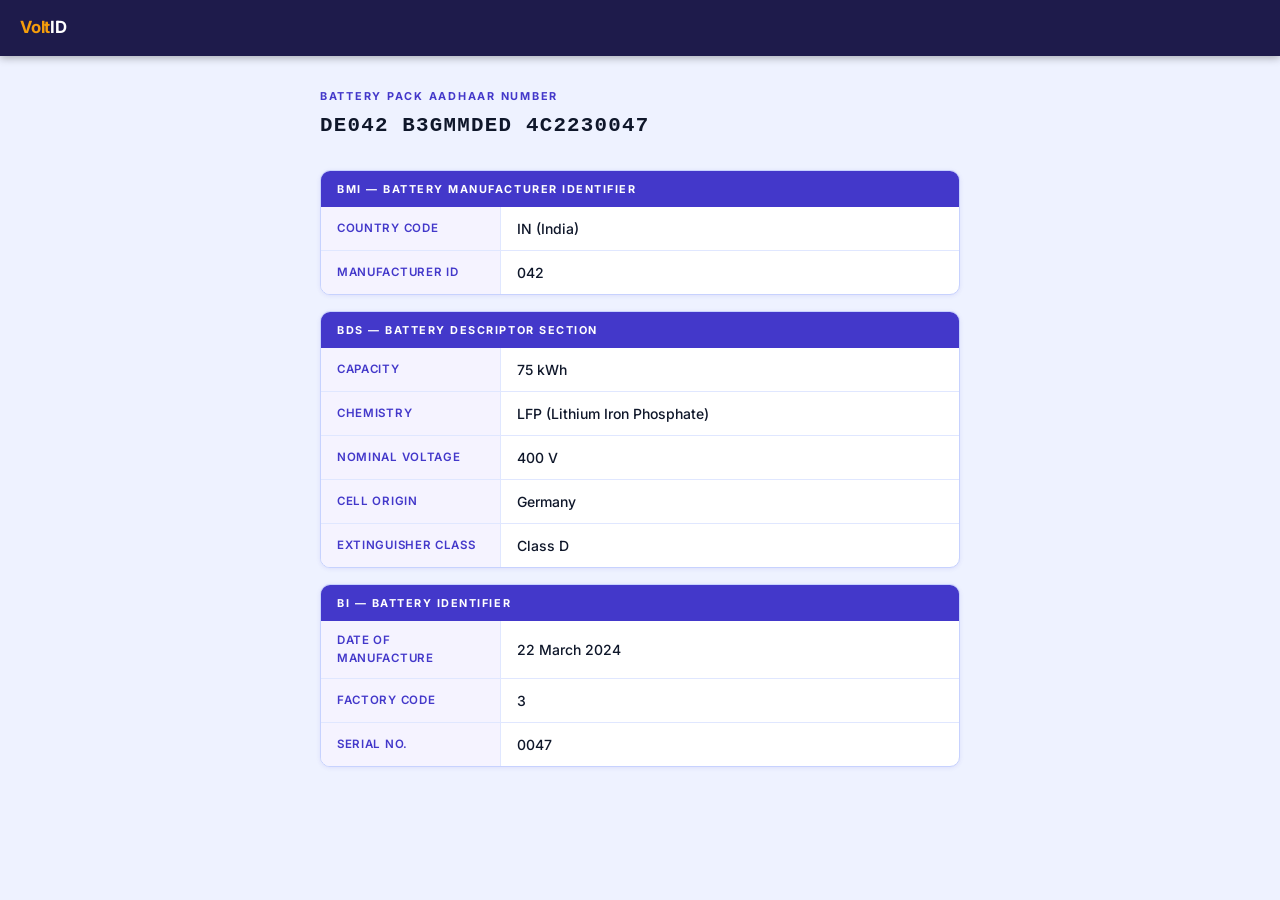
==== bat-001.html @ ee95da45 "Initial commit" ====
<!DOCTYPE html>
<html lang="en">
<head>
  <meta charset="UTF-8" />
  <meta name="viewport" content="width=device-width, initial-scale=1.0" />
  <title>VoltID</title>
  <link rel="stylesheet" href="style.css" />
</head>
<body>
  <script src="batteries.js"></script>
  <script>renderBattery('bat-001');</script>
</body>
</html>
---- style.css ----
@import url('https://fonts.googleapis.com/css2?family=Inter:wght@300;400;500;600;700&display=swap');

:root {
  --bg: #eef2ff;
  --surface: #ffffff;
  --border: #c7d2fe;
  --border-light: #e0e7ff;
  --text-primary: #0f172a;
  --text-secondary: #475569;
  --text-muted: #818cf8;
  --indigo: #4338ca;
  --indigo-dark: #3730a3;
  --indigo-deeper: #1e1b4b;
  --indigo-light: #e0e7ff;
  --amber: #f59e0b;
  --amber-dark: #d97706;
  --label-bg: #f5f3ff;
  --radius-sm: 6px;
  --radius-md: 10px;
  --shadow-sm: 0 1px 4px rgba(67, 56, 202, 0.1);
  --shadow-md: 0 6px 20px rgba(67, 56, 202, 0.18);
}

*, *::before, *::after { box-sizing: border-box; }

body {
  margin: 0;
  font-family: 'Inter', -apple-system, BlinkMacSystemFont, 'Segoe UI', sans-serif;
  -webkit-font-smoothing: antialiased;
  background: var(--bg);
  color: var(--text-primary);
  font-size: 16px;
  line-height: 1.5;
}

/* ── Top Bar ── */
.topbar {
  background: var(--indigo-deeper);
  height: 56px;
  display: flex;
  align-items: center;
  justify-content: space-between;
  padding: 0 20px;
  position: sticky;
  top: 0;
  z-index: 10;
  box-shadow: 0 2px 8px rgba(0, 0, 0, 0.3);
}

.topbar-mark {
  font-size: 1.05rem;
  font-weight: 700;
  letter-spacing: -0.01em;
  color: #ffffff;
  text-decoration: none;
}

.topbar-mark .mark-volt {
  color: var(--amber);
}

.topbar-back {
  font-size: 0.82rem;
  font-weight: 500;
  color: #a5b4fc;
  text-decoration: none;
  transition: color 0.15s;
}

.topbar-back:hover { color: #ffffff; }

/* ── Page content wrapper ── */
.page {
  max-width: 680px;
  margin: 0 auto;
  padding: 32px 20px 60px;
}

/* ── BPAN number display ── */
.bpan-label {
  font-size: 0.68rem;
  font-weight: 700;
  letter-spacing: 0.16em;
  text-transform: uppercase;
  color: var(--indigo);
  margin: 0 0 6px;
}

.bpan-number {
  font-family: 'Courier New', Courier, monospace;
  font-size: 1.3rem;
  font-weight: 700;
  color: var(--text-primary);
  letter-spacing: 0.06em;
  margin: 0 0 28px;
  word-break: break-all;
}

/* ── Section cards ── */
.section {
  background: var(--surface);
  border: 1px solid var(--border);
  border-radius: var(--radius-md);
  overflow: hidden;
  box-shadow: var(--shadow-sm);
  margin-bottom: 16px;
}

.section-title {
  padding: 10px 16px;
  font-size: 0.68rem;
  font-weight: 700;
  letter-spacing: 0.14em;
  text-transform: uppercase;
  color: #ffffff;
  background: var(--indigo);
  margin: 0;
}

.field-row {
  display: flex;
  border-bottom: 1px solid var(--border-light);
}

.field-row:last-child { border-bottom: none; }

.field-label {
  width: 180px;
  flex-shrink: 0;
  padding: 11px 16px;
  font-size: 0.72rem;
  font-weight: 600;
  color: var(--indigo);
  text-transform: uppercase;
  letter-spacing: 0.06em;
  background: var(--label-bg);
  border-right: 1px solid var(--border-light);
  display: flex;
  align-items: center;
}

.field-value {
  padding: 11px 16px;
  font-size: 0.875rem;
  font-weight: 500;
  color: var(--text-primary);
  display: flex;
  align-items: center;
}

/* ── Index page battery cards ── */
.battery-grid {
  display: flex;
  flex-direction: column;
  gap: 12px;
}

.battery-card {
  display: block;
  background: var(--surface);
  border: 1px solid var(--border);
  border-left: 4px solid var(--indigo);
  border-radius: var(--radius-md);
  padding: 16px 20px;
  text-decoration: none;
  color: inherit;
  box-shadow: var(--shadow-sm);
  transition: box-shadow 0.15s, transform 0.12s;
}

.battery-card:hover {
  box-shadow: var(--shadow-md);
  transform: translateY(-2px);
}

.card-bpan {
  font-family: 'Courier New', Courier, monospace;
  font-size: 0.85rem;
  font-weight: 700;
  color: var(--text-primary);
  letter-spacing: 0.05em;
  margin: 0 0 6px;
}

.card-meta {
  font-size: 0.8rem;
  color: var(--text-secondary);
  margin: 0;
}

.card-arrow {
  float: right;
  color: var(--amber);
  font-size: 1.2rem;
  font-weight: 700;
  margin-top: -24px;
}

/* ── Index heading ── */
.index-heading {
  font-size: 1.4rem;
  font-weight: 700;
  color: var(--text-primary);
  letter-spacing: -0.02em;
  margin: 0 0 4px;
}

.index-sub {
  font-size: 0.85rem;
  color: var(--text-secondary);
  margin: 0 0 28px;
}

/* ── Responsive ── */
@media (max-width: 480px) {
  .topbar { padding: 0 16px; }
  .page { padding: 24px 16px 48px; }
  .bpan-number { font-size: 1rem; }
  .field-row { flex-direction: column; }
  .field-label { width: 100%; border-right: none; border-bottom: 1px solid var(--border-light); }
  .field-value { font-size: 0.875rem; }
}
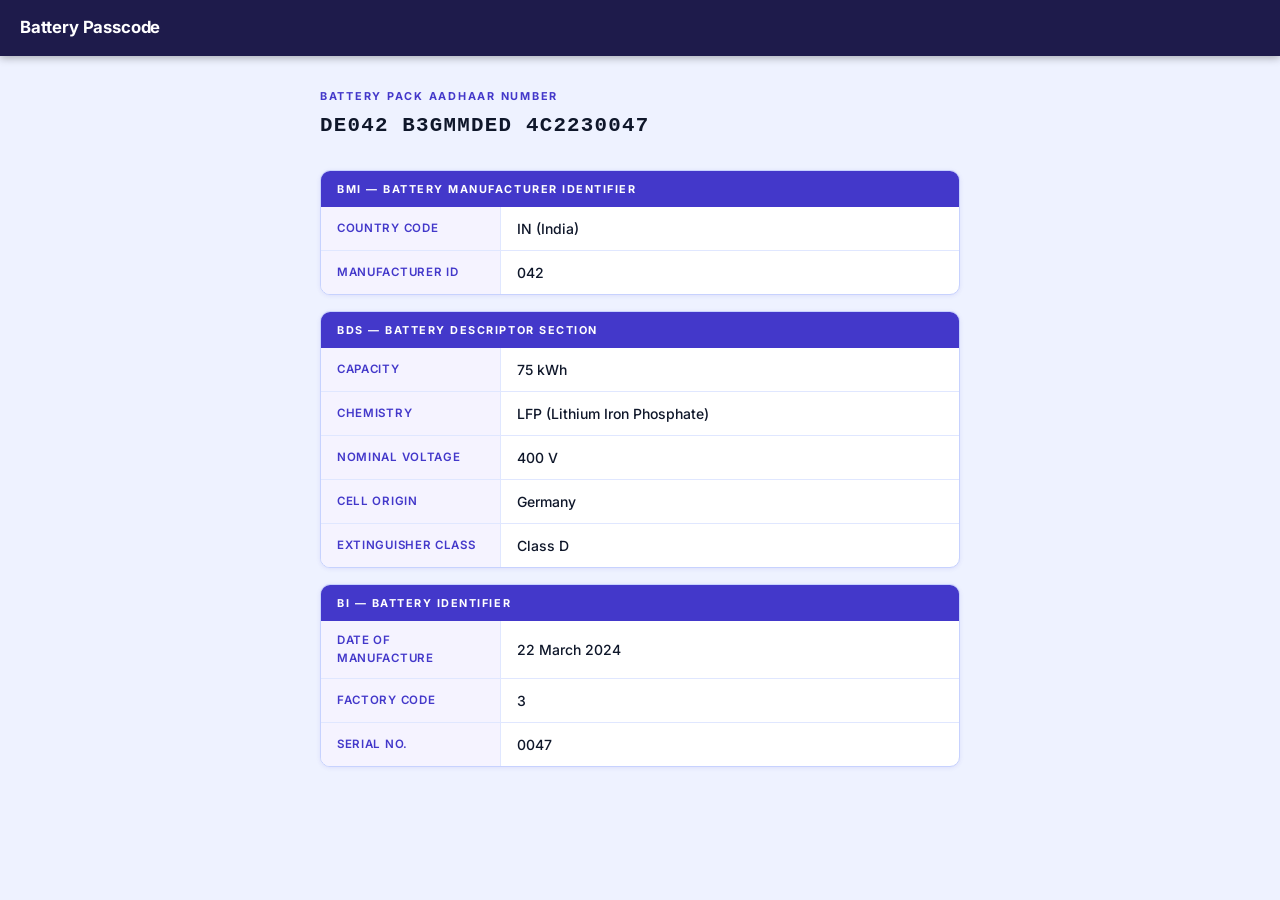
==== commit 5428b4eb: "Initial commit" ====
--- a/bat-001.html
+++ b/bat-001.html
@@ -3,7 +3,7 @@
 <head>
   <meta charset="UTF-8" />
   <meta name="viewport" content="width=device-width, initial-scale=1.0" />
-  <title>VoltID</title>
+  <title>Battery Passcode</title>
   <link rel="stylesheet" href="style.css" />
 </head>
 <body>
